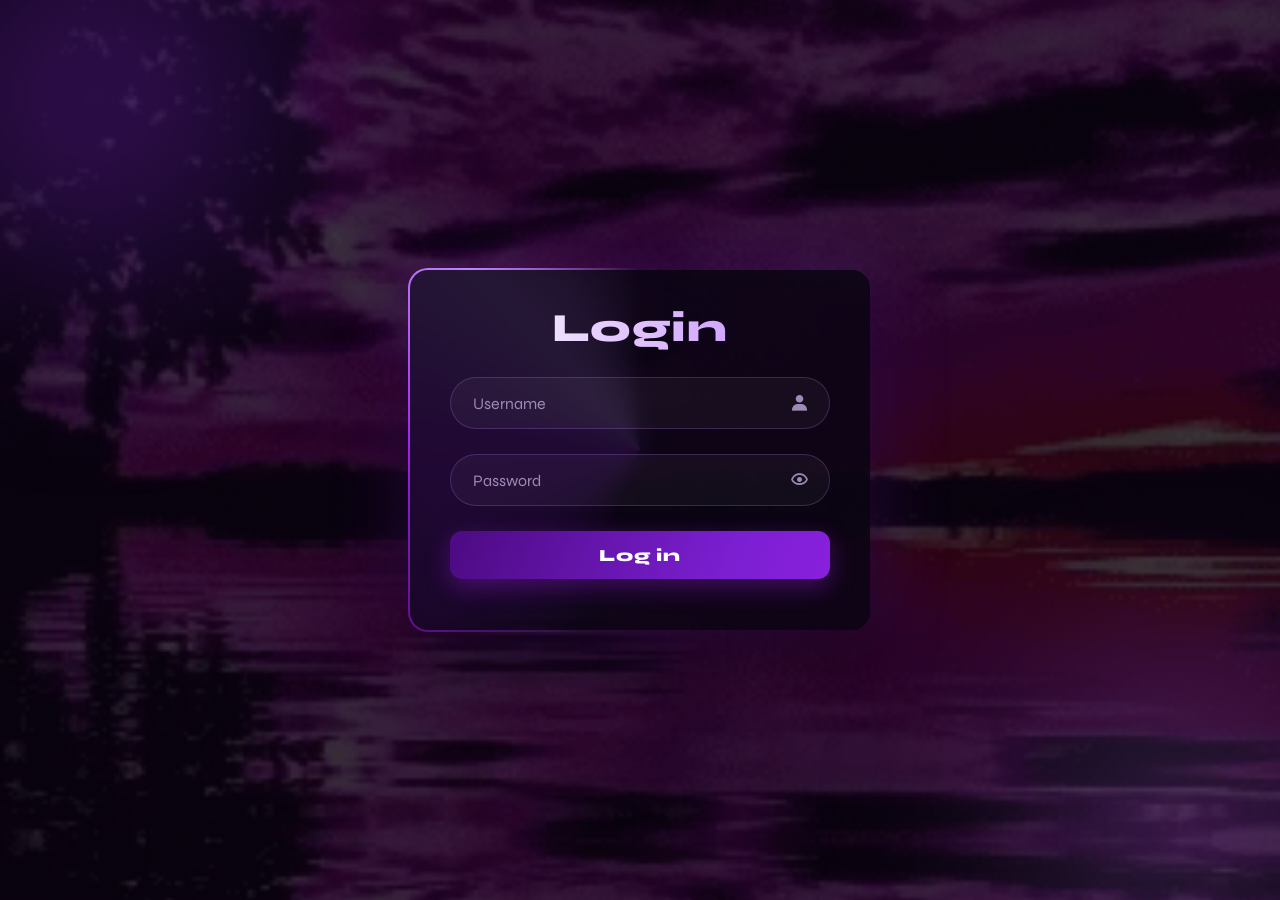
==== index.html @ a40fdd7e "Add files via upload" ====
<!DOCTYPE html>
<html lang="en">

<head>
    <meta charset="UTF-8">
    <meta http-equiv="X-UA-Compatible" content="IE=edge">
    <meta name="viewport" content="width=device-width, initial-scale=1.0">

    <title>Login Page</title>

    <link rel="preconnect" href="https://fonts.googleapis.com">
    <link rel="preconnect" href="https://fonts.gstatic.com" crossorigin>
    <link href="https://fonts.googleapis.com/css2?family=Syne:wght@400;500;600;800&display=swap" rel="stylesheet">
    <link href='https://unpkg.com/boxicons@2.1.4/css/boxicons.min.css' rel='stylesheet'>
    <link rel="stylesheet" href="style.css">
</head>

<body>

<div class="wrapper">
    <form action="/login" method="post">

        <h1 style="--i:0">Login</h1>

        <div class="input-box" style="--i:1">
            <input type="text" name="username" placeholder="Username"
                   aria-label="Username" autocomplete="username" required>
            <i class='bx bxs-user' aria-hidden="true"></i>
        </div>

        <div class="input-box" style="--i:2">
            <input type="password" id="password" name="password" placeholder="Password"
                   aria-label="Password" autocomplete="current-password" required>
            <button type="button" class="toggle" aria-label="Show password">
                <i class='bx bx-show' aria-hidden="true"></i>
            </button>
        </div>

        <div class="submit" style="--i:3">
            <button type="submit">Log in</button>
        </div>

    </form>
</div>

<script>
    const form = document.querySelector('form');
    const pw = document.getElementById('password');
    const toggle = document.querySelector('.toggle');
    const submitBtn = document.querySelector('.submit button');

    // Show / hide password
    toggle.addEventListener('click', () => {
        const show = pw.type === 'password';
        pw.type = show ? 'text' : 'password';
        toggle.querySelector('i').className = show ? 'bx bx-hide' : 'bx bx-show';
        toggle.setAttribute('aria-label', show ? 'Hide password' : 'Show password');
    });

    // Loading animation demo. Remove preventDefault once this posts to a real backend.
    form.addEventListener('submit', (e) => {
        e.preventDefault();
        submitBtn.classList.add('loading');
        setTimeout(() => submitBtn.classList.remove('loading'), 1800);
    });
</script>

</body>
</html>
---- style.css ----
@property --angle {
    syntax: '<angle>';
    initial-value: 0deg;
    inherits: false;
}

:root {
    --void: #05020a;
    --card: rgba(11, 5, 20, 0.86);
    --violet: #a020f0;
    --lilac: #c084fc;
    --text: #f3ecfc;
    --muted: #9d8ab5;
    --ease: cubic-bezier(0.2, 0.8, 0.2, 1);
}

* {
    margin: 0;
    padding: 0;
    box-sizing: border-box;
    font-family: 'Syne', system-ui, sans-serif;
}

body {
    display: flex;
    justify-content: center;
    align-items: center;
    min-height: 100vh;
    padding: 20px;
    overflow: hidden;

    /* dark overlay on top of your gif, solid fallback if it fails to load */
    background:
        linear-gradient(rgba(5, 2, 10, 0.8), rgba(5, 2, 10, 0.8)),
        url('purple-aesthetic.gif') no-repeat center center / cover,
        var(--void);
}

/* two slow drifting glows behind the card */
body::before,
body::after {
    content: '';
    position: fixed;
    border-radius: 50%;
    filter: blur(90px);
    pointer-events: none;
    z-index: 0;
}

body::before {
    width: 45vmax;
    height: 45vmax;
    left: -15vmax;
    top: -15vmax;
    background: radial-gradient(circle, rgba(138, 43, 226, 0.45), transparent 65%);
    animation: driftA 16s ease-in-out infinite alternate;
}

body::after {
    width: 40vmax;
    height: 40vmax;
    right: -12vmax;
    bottom: -14vmax;
    background: radial-gradient(circle, rgba(192, 132, 252, 0.28), transparent 65%);
    animation: driftB 20s ease-in-out infinite alternate;
}

/* ---------- Card ---------- */

.wrapper {
    position: relative;
    z-index: 1;
    isolation: isolate;
    width: 100%;
    max-width: 460px;
    min-height: 360px;
    padding: 34px 40px 40px;

    color: var(--text);
    border-radius: 18px;
    box-shadow: 0 0 80px rgba(160, 32, 240, 0.22), 0 30px 60px rgba(0, 0, 0, 0.6);

    animation: cardIn 0.9s var(--ease) both;
}

/* the one memorable thing: a light that circles the card edge */
.wrapper::before {
    content: '';
    position: absolute;
    inset: -2px;
    z-index: -1;
    border-radius: 20px;
    background: conic-gradient(from var(--angle),
            transparent 0 55%,
            var(--violet) 75%,
            var(--lilac) 88%,
            transparent 100%);
    animation: spin 5s linear infinite;
}

.wrapper::after {
    content: '';
    position: absolute;
    inset: 0;
    z-index: -1;
    border-radius: 18px;
    background: var(--card);
    backdrop-filter: blur(14px);
    -webkit-backdrop-filter: blur(14px);
}

.wrapper h1 {
    font-size: 40px;
    font-weight: 800;
    letter-spacing: 0.02em;
    text-align: center;
    margin-bottom: 20px;

    color: var(--text);
    background: linear-gradient(90deg, #ffffff, var(--lilac), #ffffff);
    background-size: 200% 100%;
    -webkit-background-clip: text;
    background-clip: text;
    -webkit-text-fill-color: transparent;
    animation: titleSweep 6s linear infinite;
}

/* single page-load sequence: children reveal in order */
.wrapper form > * {
    animation: reveal 0.7s var(--ease) both;
    animation-delay: calc(0.25s + var(--i) * 0.1s);
}

/* ---------- Inputs ---------- */

.input-box {
    position: relative;
    width: 100%;
    height: 52px;
    margin: 25px 0;
}

.input-box input {
    width: 100%;
    height: 100%;
    padding: 0 50px 0 22px;

    background: rgba(255, 255, 255, 0.04);
    border: 1px solid rgba(192, 132, 252, 0.22);
    outline: none;
    border-radius: 40px;

    font-size: 16px;
    color: var(--text);
    transition: border-color 0.3s, box-shadow 0.3s, background 0.3s;
}

.input-box input::placeholder {
    color: var(--muted);
    transition: transform 0.3s var(--ease), opacity 0.3s;
}

.input-box input:focus {
    background: rgba(160, 32, 240, 0.08);
    border-color: var(--lilac);
    box-shadow: 0 0 0 4px rgba(160, 32, 240, 0.18), 0 0 26px rgba(160, 32, 240, 0.35);
}

.input-box input:focus::placeholder {
    opacity: 0.5;
    transform: translateX(8px);
}

.input-box > i,
.input-box .toggle {
    position: absolute;
    right: 20px;
    top: 50%;
    transform: translateY(-50%);
    font-size: 20px;
    color: var(--muted);
    transition: color 0.3s, transform 0.3s var(--ease);
}

.input-box:focus-within > i,
.input-box:focus-within .toggle {
    color: var(--lilac);
}

.input-box:focus-within > i {
    transform: translateY(-50%) scale(1.15);
}

.input-box .toggle {
    right: 14px;
    padding: 6px;
    background: none;
    border: none;
    cursor: pointer;
    line-height: 1;
}

.input-box .toggle:hover {
    color: #ffffff;
}

.input-box .toggle:focus-visible {
    outline: 2px solid var(--lilac);
    border-radius: 50%;
}

/* ---------- Button ---------- */

.submit button {
    position: relative;
    overflow: hidden;
    width: 100%;
    height: 48px;

    border: none;
    outline: none;
    border-radius: 12px;

    cursor: pointer;
    font-weight: 800;
    font-size: 17px;
    letter-spacing: 0.04em;
    color: #ffffff;

    background: linear-gradient(110deg, #4c0a82, #7b1fd1, #a020f0, #7b1fd1, #4c0a82);
    background-size: 300% 100%;
    box-shadow: 0 8px 24px rgba(160, 32, 240, 0.35);

    animation: flow 6s linear infinite;
    transition: transform 0.25s var(--ease), box-shadow 0.25s;
}

/* light sweep across the button on hover */
.submit button::after {
    content: '';
    position: absolute;
    top: 0;
    left: -60%;
    width: 40%;
    height: 100%;
    background: linear-gradient(100deg, transparent, rgba(255, 255, 255, 0.35), transparent);
    transform: skewX(-20deg);
    transition: left 0.7s var(--ease);
}

.submit button:hover {
    transform: translateY(-2px) scale(1.03);
    box-shadow: 0 12px 34px rgba(160, 32, 240, 0.6);
}

.submit button:hover::after {
    left: 130%;
}

.submit button:active {
    transform: translateY(0) scale(0.98);
}

.submit button:focus-visible {
    box-shadow: 0 0 0 3px var(--void), 0 0 0 5px var(--lilac);
}

/* loading state (added by the script on submit) */
.submit button.loading {
    pointer-events: none;
    color: transparent;
}

.submit button.loading::before {
    content: '';
    position: absolute;
    top: 50%;
    left: 50%;
    width: 20px;
    height: 20px;
    margin: -10px 0 0 -10px;
    border: 2px solid rgba(255, 255, 255, 0.3);
    border-top-color: #ffffff;
    border-radius: 50%;
    animation: rotate 0.7s linear infinite;
}

/* ---------- Keyframes ---------- */

@keyframes cardIn {
    from { opacity: 0; transform: scale(0.94); filter: blur(10px); }
    to   { opacity: 1; transform: scale(1);    filter: blur(0); }
}

@keyframes reveal {
    from { opacity: 0; transform: translateY(14px); }
    to   { opacity: 1; transform: translateY(0); }
}

@keyframes spin {
    to { --angle: 360deg; }
}

@keyframes titleSweep {
    to { background-position: -200% 0; }
}

@keyframes flow {
    to { background-position: -300% 0; }
}

@keyframes rotate {
    to { transform: rotate(360deg); }
}

@keyframes driftA {
    to { transform: translate(14vmax, 10vmax) scale(1.15); }
}

@keyframes driftB {
    to { transform: translate(-12vmax, -8vmax) scale(1.1); }
}

/* ---------- Small screens / reduced motion ---------- */

@media (max-width: 480px) {
    .wrapper { padding: 28px 24px 32px; }
    .wrapper h1 { font-size: 34px; }
}

@media (prefers-reduced-motion: reduce) {
    *, *::before, *::after {
        animation-duration: 0.01ms !important;
        animation-iteration-count: 1 !important;
        transition-duration: 0.01ms !important;
    }
}
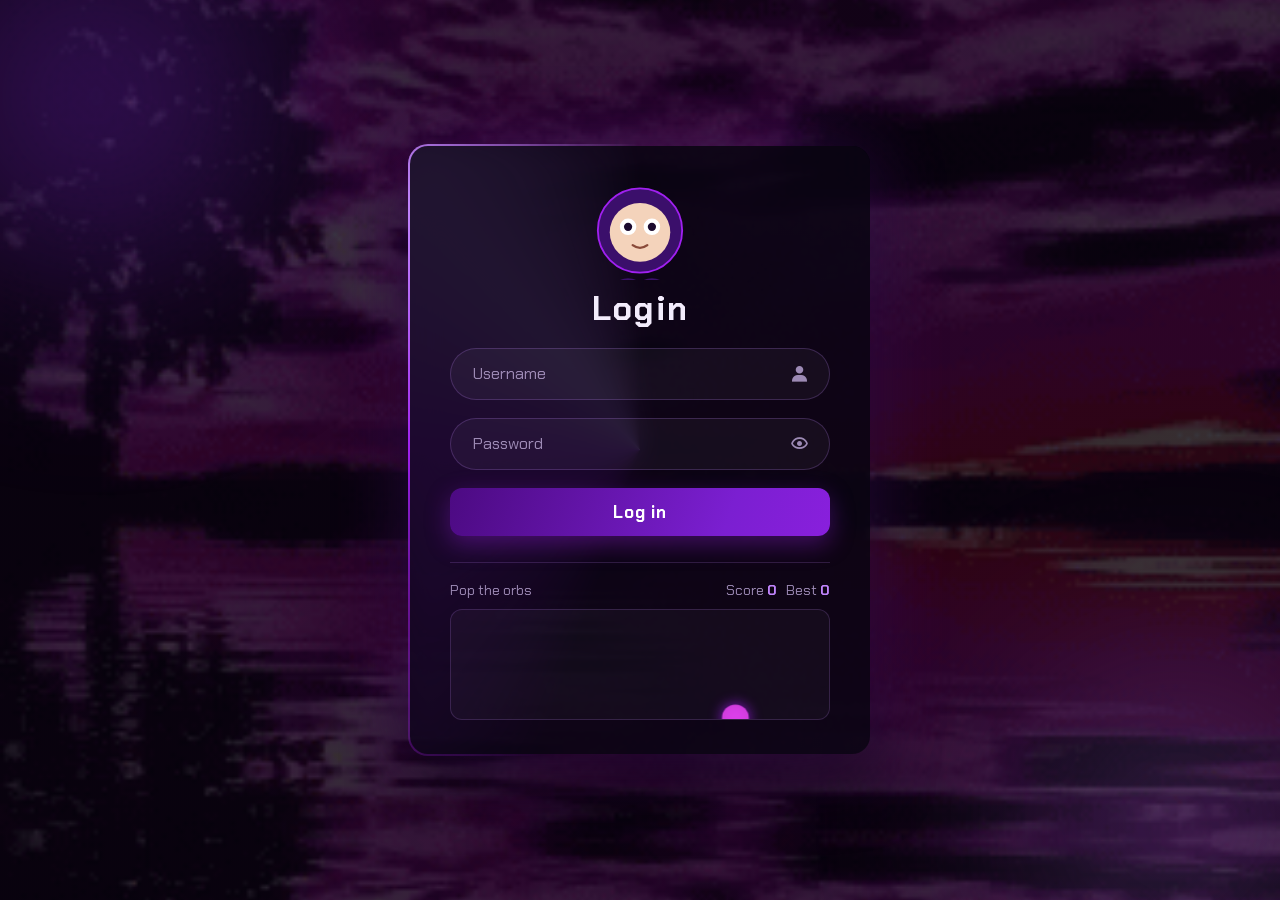
==== commit 7a1ee325: "Comp" ====
--- a/index.html
+++ b/index.html
@@ -10,7 +10,7 @@
 
     <link rel="preconnect" href="https://fonts.googleapis.com">
     <link rel="preconnect" href="https://fonts.gstatic.com" crossorigin>
-    <link href="https://fonts.googleapis.com/css2?family=Syne:wght@400;500;600;800&display=swap" rel="stylesheet">
+    <link href="https://fonts.googleapis.com/css2?family=Chakra+Petch:wght@400;500;600;700&display=swap" rel="stylesheet">
     <link href='https://unpkg.com/boxicons@2.1.4/css/boxicons.min.css' rel='stylesheet'>
     <link rel="stylesheet" href="style.css">
 </head>
@@ -18,17 +18,31 @@
 <body>
 
 <div class="wrapper">
+
+    <svg id="mascot" class="mascot rv" style="--i:0" viewBox="0 0 120 120" role="img"
+         aria-label="Character that watches you type and covers its eyes for the password">
+        <circle cx="60" cy="66" r="46" fill="#3b0f6b" stroke="#a020f0" stroke-width="2"/>
+        <ellipse cx="60" cy="68" rx="33" ry="32" fill="#f4d3bb"/>
+        <circle cx="47" cy="62" r="9" fill="#fff"/>
+        <circle cx="73" cy="62" r="9" fill="#fff"/>
+        <circle class="pupil" cx="47" cy="62" r="4.5" fill="#1b0a2e"/>
+        <circle class="pupil" cx="73" cy="62" r="4.5" fill="#1b0a2e"/>
+        <path d="M52 82q8 6 16 0" fill="none" stroke="#8a4b3a" stroke-width="2.5" stroke-linecap="round"/>
+        <ellipse class="hand" cx="47" cy="62" rx="16" ry="13" fill="#f4d3bb" stroke="#3b0f6b" stroke-width="2"/>
+        <ellipse class="hand r" cx="73" cy="62" rx="16" ry="13" fill="#f4d3bb" stroke="#3b0f6b" stroke-width="2"/>
+    </svg>
+
     <form action="/login" method="post">
 
-        <h1 style="--i:0">Login</h1>
+        <h1 class="rv" style="--i:1">Login</h1>
 
-        <div class="input-box" style="--i:1">
-            <input type="text" name="username" placeholder="Username"
+        <div class="input-box rv" style="--i:2">
+            <input type="text" id="username" name="username" placeholder="Username"
                    aria-label="Username" autocomplete="username" required>
             <i class='bx bxs-user' aria-hidden="true"></i>
         </div>
 
-        <div class="input-box" style="--i:2">
+        <div class="input-box rv" style="--i:3">
             <input type="password" id="password" name="password" placeholder="Password"
                    aria-label="Password" autocomplete="current-password" required>
             <button type="button" class="toggle" aria-label="Show password">
@@ -36,33 +50,121 @@
             </button>
         </div>
 
-        <div class="submit" style="--i:3">
+        <div class="submit rv" style="--i:4">
             <button type="submit">Log in</button>
         </div>
 
     </form>
+
+    <div class="game rv" style="--i:5">
+        <div class="game-head">
+            <span>Pop the orbs</span>
+            <span>Score <b id="score">0</b> &nbsp; Best <b id="best">0</b></span>
+        </div>
+        <canvas id="game" width="380" height="110" role="img" aria-label="Orb popping mini game"></canvas>
+    </div>
+
 </div>
 
 <script>
-    const form = document.querySelector('form');
-    const pw = document.getElementById('password');
-    const toggle = document.querySelector('.toggle');
-    const submitBtn = document.querySelector('.submit button');
+    const $ = (s) => document.querySelector(s);
+    const face = $('#mascot'), user = $('#username'), pw = $('#password');
+    const toggle = $('.toggle'), btn = $('.submit button');
+    const clamp = (v, m) => Math.max(-m, Math.min(m, v));
+    const look = (x, y) => {
+        face.style.setProperty('--px', x + 'px');
+        face.style.setProperty('--py', y + 'px');
+    };
 
-    // Show / hide password
+    // Idle: eyes follow the mouse
+    document.addEventListener('pointermove', (e) => {
+        if (document.activeElement === user || document.activeElement === pw) return;
+        const r = face.getBoundingClientRect();
+        look(clamp((e.clientX - r.left - r.width / 2) / 30, 4),
+             clamp((e.clientY - r.top - r.height / 2) / 30, 3));
+    });
+
+    // Username: eyes track the caret across the field
+    const watchTyping = () => {
+        const t = Math.min(user.selectionStart ?? user.value.length, 24) / 24;
+        look(-4 + 8 * t, 3);
+    };
+    ['focus', 'input', 'click', 'keyup'].forEach((ev) => user.addEventListener(ev, watchTyping));
+    user.addEventListener('blur', () => look(0, 0));
+
+    // Password: cover eyes (or look away if the password is visible)
+    const syncCover = () => {
+        const focused = document.activeElement === pw;
+        const hidden = pw.type === 'password';
+        face.classList.toggle('cover', focused && hidden);
+        if (focused && !hidden) look(-4, -2);
+    };
+    pw.addEventListener('focus', syncCover);
+    pw.addEventListener('blur', () => { face.classList.remove('cover'); look(0, 0); });
+
     toggle.addEventListener('click', () => {
         const show = pw.type === 'password';
         pw.type = show ? 'text' : 'password';
         toggle.querySelector('i').className = show ? 'bx bx-hide' : 'bx bx-show';
         toggle.setAttribute('aria-label', show ? 'Hide password' : 'Show password');
+        pw.focus();
+        syncCover();
     });
 
     // Loading animation demo. Remove preventDefault once this posts to a real backend.
-    form.addEventListener('submit', (e) => {
+    $('form').addEventListener('submit', (e) => {
         e.preventDefault();
-        submitBtn.classList.add('loading');
-        setTimeout(() => submitBtn.classList.remove('loading'), 1800);
+        btn.classList.add('loading');
+        setTimeout(() => btn.classList.remove('loading'), 1800);
     });
+
+    // Mini game: pop the orbs (small orbs are worth 3)
+    const cv = $('#game'), g = cv.getContext('2d'), W = cv.width, H = cv.height;
+    let orbs = [], pops = [], score = 0, best = 0, lastSpawn = 0;
+
+    cv.addEventListener('pointerdown', (e) => {
+        const b = cv.getBoundingClientRect();
+        const x = (e.clientX - b.left) * W / b.width, y = (e.clientY - b.top) * H / b.height;
+        const i = orbs.findIndex((o) => Math.hypot(o.x - x, o.y - y) < o.r + 6);
+        if (i < 0) return;
+        const o = orbs.splice(i, 1)[0];
+        pops.push({ x: o.x, y: o.y, r: o.r, a: 1 });
+        score += o.r < 16 ? 3 : 1;
+        best = Math.max(best, score);
+        $('#score').textContent = score;
+        $('#best').textContent = best;
+    });
+
+    (function loop(t) {
+        g.clearRect(0, 0, W, H);
+        if (t - lastSpawn > 650) {
+            const r = 10 + Math.random() * 14;
+            orbs.push({ x: r + Math.random() * (W - 2 * r), y: H + r, r, vy: 0.5 + Math.random() * 1.1, ph: Math.random() * 6 });
+            lastSpawn = t;
+        }
+        orbs = orbs.filter((o) => o.y > -o.r);
+        g.shadowColor = '#a020f0';
+        g.shadowBlur = 14;
+        for (const o of orbs) {
+            o.y -= o.vy;
+            o.x += Math.sin(t / 500 + o.ph) * 0.4;
+            g.fillStyle = `hsla(${270 + o.r * 2}, 90%, 62%, 0.85)`;
+            g.beginPath();
+            g.arc(o.x, o.y, o.r, 0, 7);
+            g.fill();
+        }
+        g.shadowBlur = 0;
+        pops = pops.filter((p) => p.a > 0);
+        for (const p of pops) {
+            g.strokeStyle = `rgba(192,132,252,${p.a})`;
+            g.lineWidth = 2;
+            g.beginPath();
+            g.arc(p.x, p.y, p.r + (1 - p.a) * 30, 0, 7);
+            g.stroke();
+            p.a -= 0.05;
+        }
+        requestAnimationFrame(loop);
+    })(0);
 </script>
 
 </body>
--- a/style.css
+++ b/style.css
@@ -6,7 +6,6 @@
 
 :root {
     --void: #05020a;
-    --card: rgba(11, 5, 20, 0.86);
     --violet: #a020f0;
     --lilac: #c084fc;
     --text: #f3ecfc;
@@ -18,7 +17,7 @@
     margin: 0;
     padding: 0;
     box-sizing: border-box;
-    font-family: 'Syne', system-ui, sans-serif;
+    font-family: 'Chakra Petch', system-ui, sans-serif;
 }
 
 body {
@@ -27,16 +26,14 @@
     align-items: center;
     min-height: 100vh;
     padding: 20px;
-    overflow: hidden;
-
-    /* dark overlay on top of your gif, solid fallback if it fails to load */
+    overflow-x: hidden;
     background:
         linear-gradient(rgba(5, 2, 10, 0.8), rgba(5, 2, 10, 0.8)),
         url('purple-aesthetic.gif') no-repeat center center / cover,
         var(--void);
 }
 
-/* two slow drifting glows behind the card */
+/* drifting glows */
 body::before,
 body::after {
     content: '';
@@ -44,23 +41,16 @@
     border-radius: 50%;
     filter: blur(90px);
     pointer-events: none;
-    z-index: 0;
 }
 
 body::before {
-    width: 45vmax;
-    height: 45vmax;
-    left: -15vmax;
-    top: -15vmax;
+    width: 45vmax; height: 45vmax; left: -15vmax; top: -15vmax;
     background: radial-gradient(circle, rgba(138, 43, 226, 0.45), transparent 65%);
     animation: driftA 16s ease-in-out infinite alternate;
 }
 
 body::after {
-    width: 40vmax;
-    height: 40vmax;
-    right: -12vmax;
-    bottom: -14vmax;
+    width: 40vmax; height: 40vmax; right: -12vmax; bottom: -14vmax;
     background: radial-gradient(circle, rgba(192, 132, 252, 0.28), transparent 65%);
     animation: driftB 20s ease-in-out infinite alternate;
 }
@@ -73,28 +63,20 @@
     isolation: isolate;
     width: 100%;
     max-width: 460px;
-    min-height: 360px;
-    padding: 34px 40px 40px;
-
+    padding: 24px 40px 34px;
     color: var(--text);
     border-radius: 18px;
     box-shadow: 0 0 80px rgba(160, 32, 240, 0.22), 0 30px 60px rgba(0, 0, 0, 0.6);
-
     animation: cardIn 0.9s var(--ease) both;
 }
 
-/* the one memorable thing: a light that circles the card edge */
 .wrapper::before {
     content: '';
     position: absolute;
     inset: -2px;
     z-index: -1;
     border-radius: 20px;
-    background: conic-gradient(from var(--angle),
-            transparent 0 55%,
-            var(--violet) 75%,
-            var(--lilac) 88%,
-            transparent 100%);
+    background: conic-gradient(from var(--angle), transparent 0 55%, var(--violet) 75%, var(--lilac) 88%, transparent 100%);
     animation: spin 5s linear infinite;
 }
 
@@ -104,71 +86,76 @@
     inset: 0;
     z-index: -1;
     border-radius: 18px;
-    background: var(--card);
+    background: rgba(11, 5, 20, 0.88);
     backdrop-filter: blur(14px);
     -webkit-backdrop-filter: blur(14px);
 }
 
 .wrapper h1 {
-    font-size: 40px;
-    font-weight: 800;
-    letter-spacing: 0.02em;
+    font-size: 34px;
+    font-weight: 700;
+    letter-spacing: 0.04em;
     text-align: center;
-    margin-bottom: 20px;
-
-    color: var(--text);
-    background: linear-gradient(90deg, #ffffff, var(--lilac), #ffffff);
-    background-size: 200% 100%;
-    -webkit-background-clip: text;
-    background-clip: text;
-    -webkit-text-fill-color: transparent;
-    animation: titleSweep 6s linear infinite;
-}
-
-/* single page-load sequence: children reveal in order */
-.wrapper form > * {
+    margin-bottom: 14px;
+}
+
+.rv {
     animation: reveal 0.7s var(--ease) both;
     animation-delay: calc(0.25s + var(--i) * 0.1s);
 }
 
+/* ---------- Character ---------- */
+
+.mascot {
+    display: block;
+    width: 110px;
+    margin: 0 auto 6px;
+    --px: 0px;
+    --py: 0px;
+}
+
+.pupil {
+    transform: translate(var(--px), var(--py));
+    transition: transform 0.18s ease-out;
+}
+
+.hand {
+    transform: translateY(70px);
+    transition: transform 0.5s cubic-bezier(0.3, 1.5, 0.5, 1);
+}
+
+.hand.r { transition-delay: 0.06s; }
+
+.mascot.cover .hand { transform: translateY(0); }
+
 /* ---------- Inputs ---------- */
 
 .input-box {
     position: relative;
     width: 100%;
     height: 52px;
-    margin: 25px 0;
+    margin: 18px 0;
 }
 
 .input-box input {
     width: 100%;
     height: 100%;
     padding: 0 50px 0 22px;
-
     background: rgba(255, 255, 255, 0.04);
     border: 1px solid rgba(192, 132, 252, 0.22);
     outline: none;
     border-radius: 40px;
-
     font-size: 16px;
     color: var(--text);
     transition: border-color 0.3s, box-shadow 0.3s, background 0.3s;
 }
 
-.input-box input::placeholder {
-    color: var(--muted);
-    transition: transform 0.3s var(--ease), opacity 0.3s;
-}
+.input-box input::placeholder { color: var(--muted); }
 
 .input-box input:focus {
     background: rgba(160, 32, 240, 0.08);
     border-color: var(--lilac);
     box-shadow: 0 0 0 4px rgba(160, 32, 240, 0.18), 0 0 26px rgba(160, 32, 240, 0.35);
-}
-
-.input-box input:focus::placeholder {
-    opacity: 0.5;
-    transform: translateX(8px);
 }
 
 .input-box > i,
@@ -179,17 +166,11 @@
     transform: translateY(-50%);
     font-size: 20px;
     color: var(--muted);
-    transition: color 0.3s, transform 0.3s var(--ease);
+    transition: color 0.3s;
 }
 
 .input-box:focus-within > i,
-.input-box:focus-within .toggle {
-    color: var(--lilac);
-}
-
-.input-box:focus-within > i {
-    transform: translateY(-50%) scale(1.15);
-}
+.input-box:focus-within .toggle { color: var(--lilac); }
 
 .input-box .toggle {
     right: 14px;
@@ -200,14 +181,8 @@
     line-height: 1;
 }
 
-.input-box .toggle:hover {
-    color: #ffffff;
-}
-
-.input-box .toggle:focus-visible {
-    outline: 2px solid var(--lilac);
-    border-radius: 50%;
-}
+.input-box .toggle:hover { color: #fff; }
+.input-box .toggle:focus-visible { outline: 2px solid var(--lilac); border-radius: 50%; }
 
 /* ---------- Button ---------- */
 
@@ -216,26 +191,21 @@
     overflow: hidden;
     width: 100%;
     height: 48px;
-
     border: none;
     outline: none;
     border-radius: 12px;
-
     cursor: pointer;
-    font-weight: 800;
+    font-weight: 700;
     font-size: 17px;
     letter-spacing: 0.04em;
-    color: #ffffff;
-
+    color: #fff;
     background: linear-gradient(110deg, #4c0a82, #7b1fd1, #a020f0, #7b1fd1, #4c0a82);
     background-size: 300% 100%;
     box-shadow: 0 8px 24px rgba(160, 32, 240, 0.35);
-
     animation: flow 6s linear infinite;
     transition: transform 0.25s var(--ease), box-shadow 0.25s;
 }
 
-/* light sweep across the button on hover */
 .submit button::after {
     content: '';
     position: absolute;
@@ -253,23 +223,11 @@
     box-shadow: 0 12px 34px rgba(160, 32, 240, 0.6);
 }
 
-.submit button:hover::after {
-    left: 130%;
-}
-
-.submit button:active {
-    transform: translateY(0) scale(0.98);
-}
-
-.submit button:focus-visible {
-    box-shadow: 0 0 0 3px var(--void), 0 0 0 5px var(--lilac);
-}
-
-/* loading state (added by the script on submit) */
-.submit button.loading {
-    pointer-events: none;
-    color: transparent;
-}
+.submit button:hover::after { left: 130%; }
+.submit button:active { transform: scale(0.98); }
+.submit button:focus-visible { box-shadow: 0 0 0 3px var(--void), 0 0 0 5px var(--lilac); }
+
+.submit button.loading { pointer-events: none; color: transparent; }
 
 .submit button.loading::before {
     content: '';
@@ -280,52 +238,55 @@
     height: 20px;
     margin: -10px 0 0 -10px;
     border: 2px solid rgba(255, 255, 255, 0.3);
-    border-top-color: #ffffff;
+    border-top-color: #fff;
     border-radius: 50%;
     animation: rotate 0.7s linear infinite;
 }
 
+/* ---------- Mini game ---------- */
+
+.game {
+    margin-top: 26px;
+    padding-top: 18px;
+    border-top: 1px solid rgba(192, 132, 252, 0.18);
+}
+
+.game-head {
+    display: flex;
+    justify-content: space-between;
+    margin-bottom: 10px;
+    font-size: 14px;
+    color: var(--muted);
+}
+
+.game-head b { color: var(--lilac); }
+
+#game {
+    display: block;
+    width: 100%;
+    height: auto;
+    border-radius: 12px;
+    background: rgba(255, 255, 255, 0.03);
+    border: 1px solid rgba(192, 132, 252, 0.18);
+    cursor: crosshair;
+    touch-action: manipulation;
+}
+
 /* ---------- Keyframes ---------- */
 
 @keyframes cardIn {
     from { opacity: 0; transform: scale(0.94); filter: blur(10px); }
-    to   { opacity: 1; transform: scale(1);    filter: blur(0); }
-}
-
-@keyframes reveal {
-    from { opacity: 0; transform: translateY(14px); }
-    to   { opacity: 1; transform: translateY(0); }
-}
-
-@keyframes spin {
-    to { --angle: 360deg; }
-}
-
-@keyframes titleSweep {
-    to { background-position: -200% 0; }
-}
-
-@keyframes flow {
-    to { background-position: -300% 0; }
-}
-
-@keyframes rotate {
-    to { transform: rotate(360deg); }
-}
-
-@keyframes driftA {
-    to { transform: translate(14vmax, 10vmax) scale(1.15); }
-}
-
-@keyframes driftB {
-    to { transform: translate(-12vmax, -8vmax) scale(1.1); }
-}
-
-/* ---------- Small screens / reduced motion ---------- */
+    to   { opacity: 1; transform: scale(1); filter: blur(0); }
+}
+@keyframes reveal { from { opacity: 0; transform: translateY(14px); } to { opacity: 1; transform: none; } }
+@keyframes spin   { to { --angle: 360deg; } }
+@keyframes flow   { to { background-position: -300% 0; } }
+@keyframes rotate { to { transform: rotate(360deg); } }
+@keyframes driftA { to { transform: translate(14vmax, 10vmax) scale(1.15); } }
+@keyframes driftB { to { transform: translate(-12vmax, -8vmax) scale(1.1); } }
 
 @media (max-width: 480px) {
-    .wrapper { padding: 28px 24px 32px; }
-    .wrapper h1 { font-size: 34px; }
+    .wrapper { padding: 20px 22px 28px; }
 }
 
 @media (prefers-reduced-motion: reduce) {
